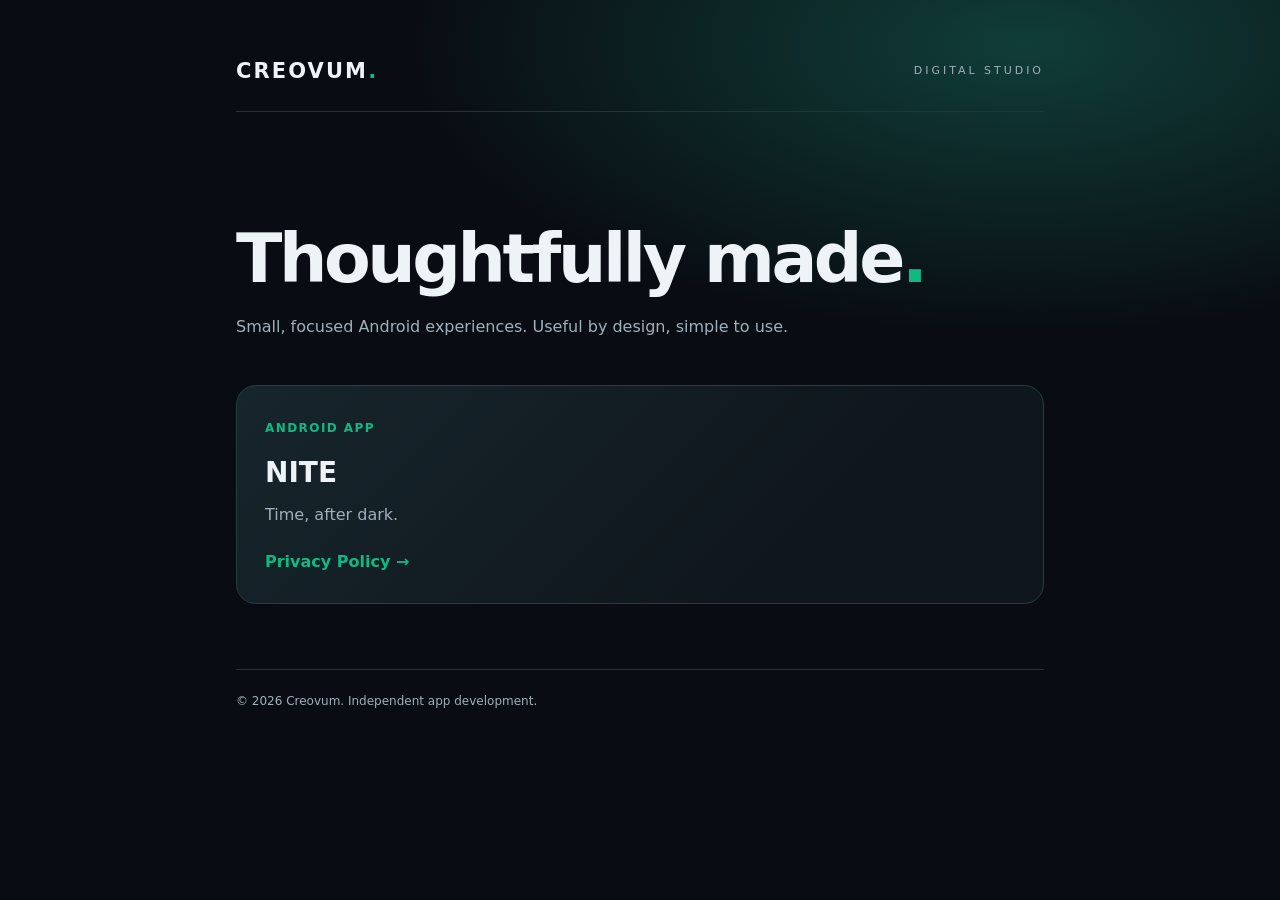
==== index.html @ 5427db61 "Add files via upload" ====
<!doctype html>
<html lang="en">
<head>
  <meta charset="utf-8">
  <meta name="viewport" content="width=device-width,initial-scale=1">
  <meta name="color-scheme" content="dark">
  <meta name="theme-color" content="#090d13">
  <meta name="description" content="Creovum — independent app development. Find privacy information for NITE.">
  <title>Creovum | Digital Studio</title>
  <style>
    :root{color-scheme:dark;--jade:#10b981;--text:#eef3f7;--sub:#a2afbc;--line:#25313c}
    *{box-sizing:border-box}body{margin:0;background:radial-gradient(ellipse 60% 40% at 80% 5%,#103d38 0,transparent 80%),#090d13;color:var(--text);font:16px/1.65 system-ui,-apple-system,BlinkMacSystemFont,"Segoe UI",sans-serif;min-height:100vh}
    main{max-width:860px;margin:auto;padding:54px 26px 110px}header{display:flex;justify-content:space-between;align-items:center;border-bottom:1px solid var(--line);padding-bottom:22px} .brand{font-size:21px;letter-spacing:.10em;font-weight:850;text-decoration:none;color:var(--text)}.brand i{font-style:normal;color:var(--jade)}.label{font-size:11px;letter-spacing:.27em;color:var(--sub)}h1{font-size:clamp(44px,8vw,68px);line-height:1.1;letter-spacing:-.05em;margin:110px 0 18px}h1 span{color:var(--jade)}p{color:var(--sub);max-width:680px}.card{display:block;background:linear-gradient(135deg,#16262c,#10161d 70%);border:1px solid #24413e;border-radius:20px;padding:28px;margin-top:44px;text-decoration:none;color:inherit;transition:border-color .2s}.card:hover{border-color:var(--jade)}.eyebrow{font-size:12px;color:var(--jade);font-weight:700;letter-spacing:.12em;text-transform:uppercase}.card h2{font-size:28px;margin:10px 0 6px}.card p{margin:0}.more{color:var(--jade);margin-top:20px;display:inline-block;font-weight:650}footer{margin-top:65px;border-top:1px solid var(--line);padding-top:22px;font-size:12px;color:var(--sub)}
  </style>
</head>
<body>
  <main>
    <header><a class="brand" href="/">CREOVUM<i>.</i></a><div class="label">DIGITAL STUDIO</div></header>
    <h1>Thoughtfully made<span>.</span></h1>
    <p>Small, focused Android experiences. Useful by design, simple to use.</p>
    <a class="card" href="/nite/privacy-policy/" aria-label="Read NITE Privacy Policy">
      <span class="eyebrow">Android app</span><h2>NITE</h2>
      <p>Time, after dark.</p><span class="more">Privacy Policy &rarr;</span>
    </a>
    <footer>&copy; 2026 Creovum. Independent app development.</footer>
  </main>
</body>
</html>
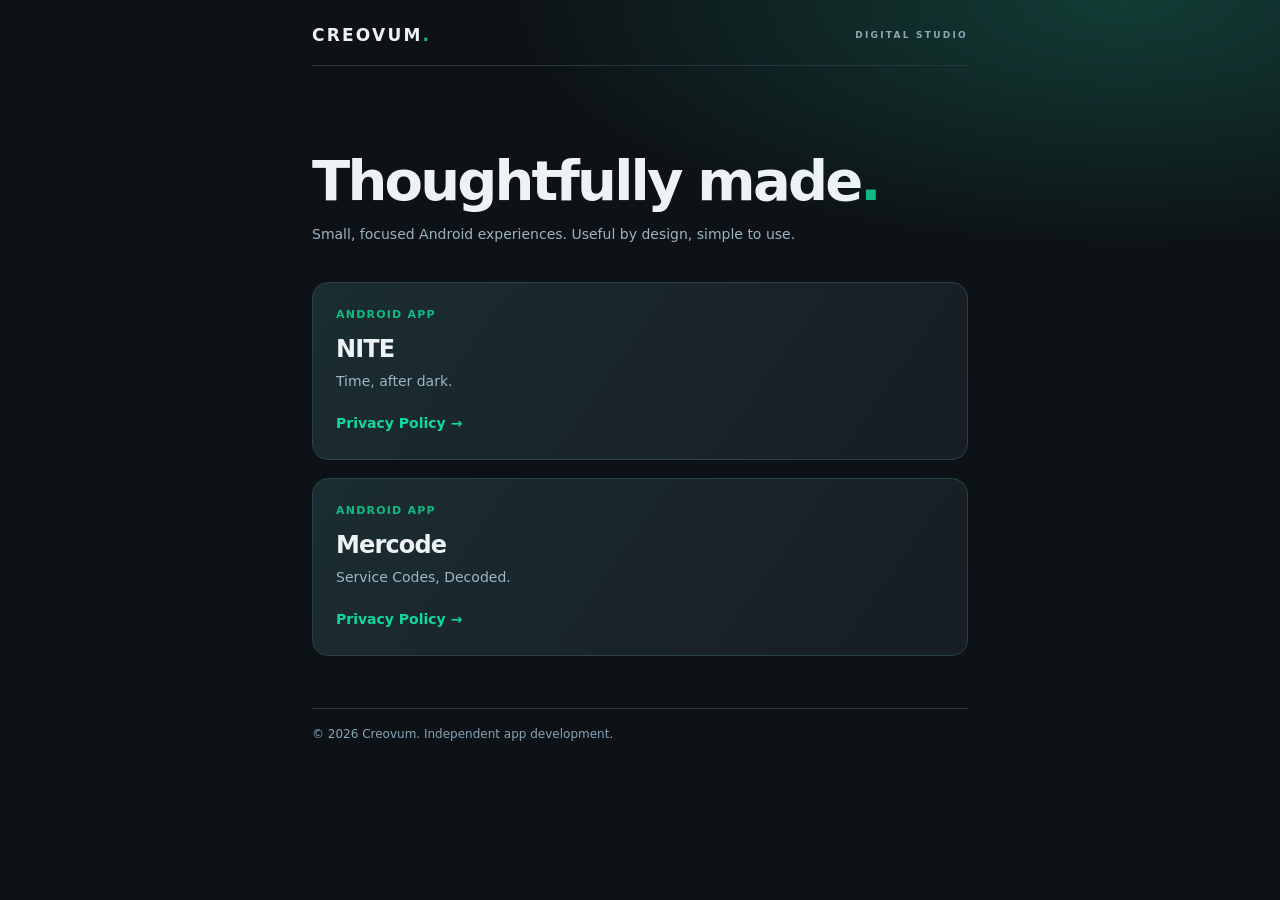
==== commit 19d01d8b: "Refactor index.html structure and update meta tags Updated meta tags for theme color and description" ====
--- a/index.html
+++ b/index.html
@@ -2,27 +2,97 @@
 <html lang="en">
 <head>
   <meta charset="utf-8">
-  <meta name="viewport" content="width=device-width,initial-scale=1">
+  <meta name="viewport" content="width=device-width, initial-scale=1">
   <meta name="color-scheme" content="dark">
-  <meta name="theme-color" content="#090d13">
-  <meta name="description" content="Creovum — independent app development. Find privacy information for NITE.">
+  <meta name="theme-color" content="#0d1217">
+  <meta name="description" content="Creovum Digital Studio creates focused Android apps, including NITE and Mercode.">
   <title>Creovum | Digital Studio</title>
   <style>
-    :root{color-scheme:dark;--jade:#10b981;--text:#eef3f7;--sub:#a2afbc;--line:#25313c}
-    *{box-sizing:border-box}body{margin:0;background:radial-gradient(ellipse 60% 40% at 80% 5%,#103d38 0,transparent 80%),#090d13;color:var(--text);font:16px/1.65 system-ui,-apple-system,BlinkMacSystemFont,"Segoe UI",sans-serif;min-height:100vh}
-    main{max-width:860px;margin:auto;padding:54px 26px 110px}header{display:flex;justify-content:space-between;align-items:center;border-bottom:1px solid var(--line);padding-bottom:22px} .brand{font-size:21px;letter-spacing:.10em;font-weight:850;text-decoration:none;color:var(--text)}.brand i{font-style:normal;color:var(--jade)}.label{font-size:11px;letter-spacing:.27em;color:var(--sub)}h1{font-size:clamp(44px,8vw,68px);line-height:1.1;letter-spacing:-.05em;margin:110px 0 18px}h1 span{color:var(--jade)}p{color:var(--sub);max-width:680px}.card{display:block;background:linear-gradient(135deg,#16262c,#10161d 70%);border:1px solid #24413e;border-radius:20px;padding:28px;margin-top:44px;text-decoration:none;color:inherit;transition:border-color .2s}.card:hover{border-color:var(--jade)}.eyebrow{font-size:12px;color:var(--jade);font-weight:700;letter-spacing:.12em;text-transform:uppercase}.card h2{font-size:28px;margin:10px 0 6px}.card p{margin:0}.more{color:var(--jade);margin-top:20px;display:inline-block;font-weight:650}footer{margin-top:65px;border-top:1px solid var(--line);padding-top:22px;font-size:12px;color:var(--sub)}
+    :root {
+      color-scheme: dark;
+      --jade: #10b981;
+      --text: #edf3f5;
+      --sub: #a5b4bd;
+      --line: #26363b;
+      --surface: #17232a;
+    }
+    *, *::before, *::after { box-sizing: border-box; }
+    html { scroll-behavior: smooth; }
+    body {
+      margin: 0;
+      color: var(--text);
+      background: radial-gradient(ellipse 66% 38% at 88% 0%, #123c35 0, transparent 73%), #0d1217;
+      font: 16px/1.6 system-ui, -apple-system, BlinkMacSystemFont, "Segoe UI", sans-serif;
+      min-height: 100vh;
+    }
+    .wrap { width: min(100% - 40px, 656px); margin-inline: auto; }
+    header {
+      display: flex;
+      justify-content: space-between;
+      align-items: center;
+      gap: 18px;
+      padding: 27px 0 21px;
+      border-bottom: 1px solid var(--line);
+    }
+    .brand { font-size: 17px; font-weight: 850; letter-spacing: .13em; line-height: 1; text-decoration: none; color: var(--text); }
+    .brand .dot, .hero h1 span { color: var(--jade); }
+    .studio { color: #90a7b6; letter-spacing: .25em; font-size: 9px; font-weight: 600; text-transform: uppercase; }
+    main { padding-top: 83px; }
+    .hero h1 { font-size: clamp(38px, 6vw, 56px); line-height: 1.14; letter-spacing: -.05em; font-weight: 800; margin: 0 0 10px; }
+    .hero p { color: #9bb3c1; margin: 0; font-size: 14px; }
+    .apps { margin-top: 37px; display: grid; gap: 18px; }
+    .app-card {
+      border: 1px solid #294249;
+      border-radius: 16px;
+      background: linear-gradient(125deg, #1b2d32 0%, #182126 73%, #171d24 100%);
+      padding: 23px;
+      min-height: 178px;
+    }
+    .eyebrow { color: var(--jade); text-transform: uppercase; letter-spacing: .11em; font-size: 11px; font-weight: 750; margin: 0 0 10px; }
+    .app-card h2 { font-size: 24px; line-height: 1.25; margin: 0 0 6px; letter-spacing: -.035em; font-weight: 750; }
+    .app-card .tagline { color: #9bb8c9; font-size: 14px; margin: 0 0 18px; }
+    .app-card a { color: #10d7a0; font-size: 14px; font-weight: 650; text-decoration: none; }
+    .app-card a:hover, .app-card a:focus-visible { color: #7bf4cb; text-decoration: underline; text-underline-offset: 4px; }
+    a:focus-visible { outline: 2px solid var(--jade); outline-offset: 5px; border-radius: 3px; }
+    footer { border-top: 1px solid var(--line); color: #88a4b6; font-size: 12px; margin: 52px 0 0; padding: 16px 0 50px; }
+    @media (max-width: 520px) {
+      .wrap { width: min(100% - 36px, 656px); }
+      header { padding-top: 22px; }
+      .studio { font-size: 8px; letter-spacing: .17em; }
+      main { padding-top: 62px; }
+      .hero p { line-height: 1.6; }
+      .apps { margin-top: 30px; gap: 15px; }
+      .app-card { padding: 21px; min-height: 170px; }
+    }
   </style>
 </head>
 <body>
-  <main>
-    <header><a class="brand" href="/">CREOVUM<i>.</i></a><div class="label">DIGITAL STUDIO</div></header>
-    <h1>Thoughtfully made<span>.</span></h1>
-    <p>Small, focused Android experiences. Useful by design, simple to use.</p>
-    <a class="card" href="/nite/privacy-policy/" aria-label="Read NITE Privacy Policy">
-      <span class="eyebrow">Android app</span><h2>NITE</h2>
-      <p>Time, after dark.</p><span class="more">Privacy Policy &rarr;</span>
-    </a>
+  <div class="wrap">
+    <header>
+      <a class="brand" href="/" aria-label="Creovum home">CREOVUM<span class="dot">.</span></a>
+      <span class="studio">DIGITAL STUDIO</span>
+    </header>
+    <main>
+      <section class="hero" aria-labelledby="headline">
+        <h1 id="headline">Thoughtfully made<span>.</span></h1>
+        <p>Small, focused Android experiences. Useful by design, simple to use.</p>
+      </section>
+      <section class="apps" aria-label="Creovum Android apps">
+        <article class="app-card">
+          <p class="eyebrow">ANDROID APP</p>
+          <h2>NITE</h2>
+          <p class="tagline">Time, after dark.</p>
+          <a href="/nite/privacy-policy/">Privacy Policy <span aria-hidden="true">&rarr;</span></a>
+        </article>
+        <article class="app-card">
+          <p class="eyebrow">ANDROID APP</p>
+          <h2>Mercode</h2>
+          <p class="tagline">Service Codes, Decoded.</p>
+          <a href="/mercode/privacy-policy/">Privacy Policy <span aria-hidden="true">&rarr;</span></a>
+        </article>
+      </section>
+    </main>
     <footer>&copy; 2026 Creovum. Independent app development.</footer>
-  </main>
+  </div>
 </body>
 </html>
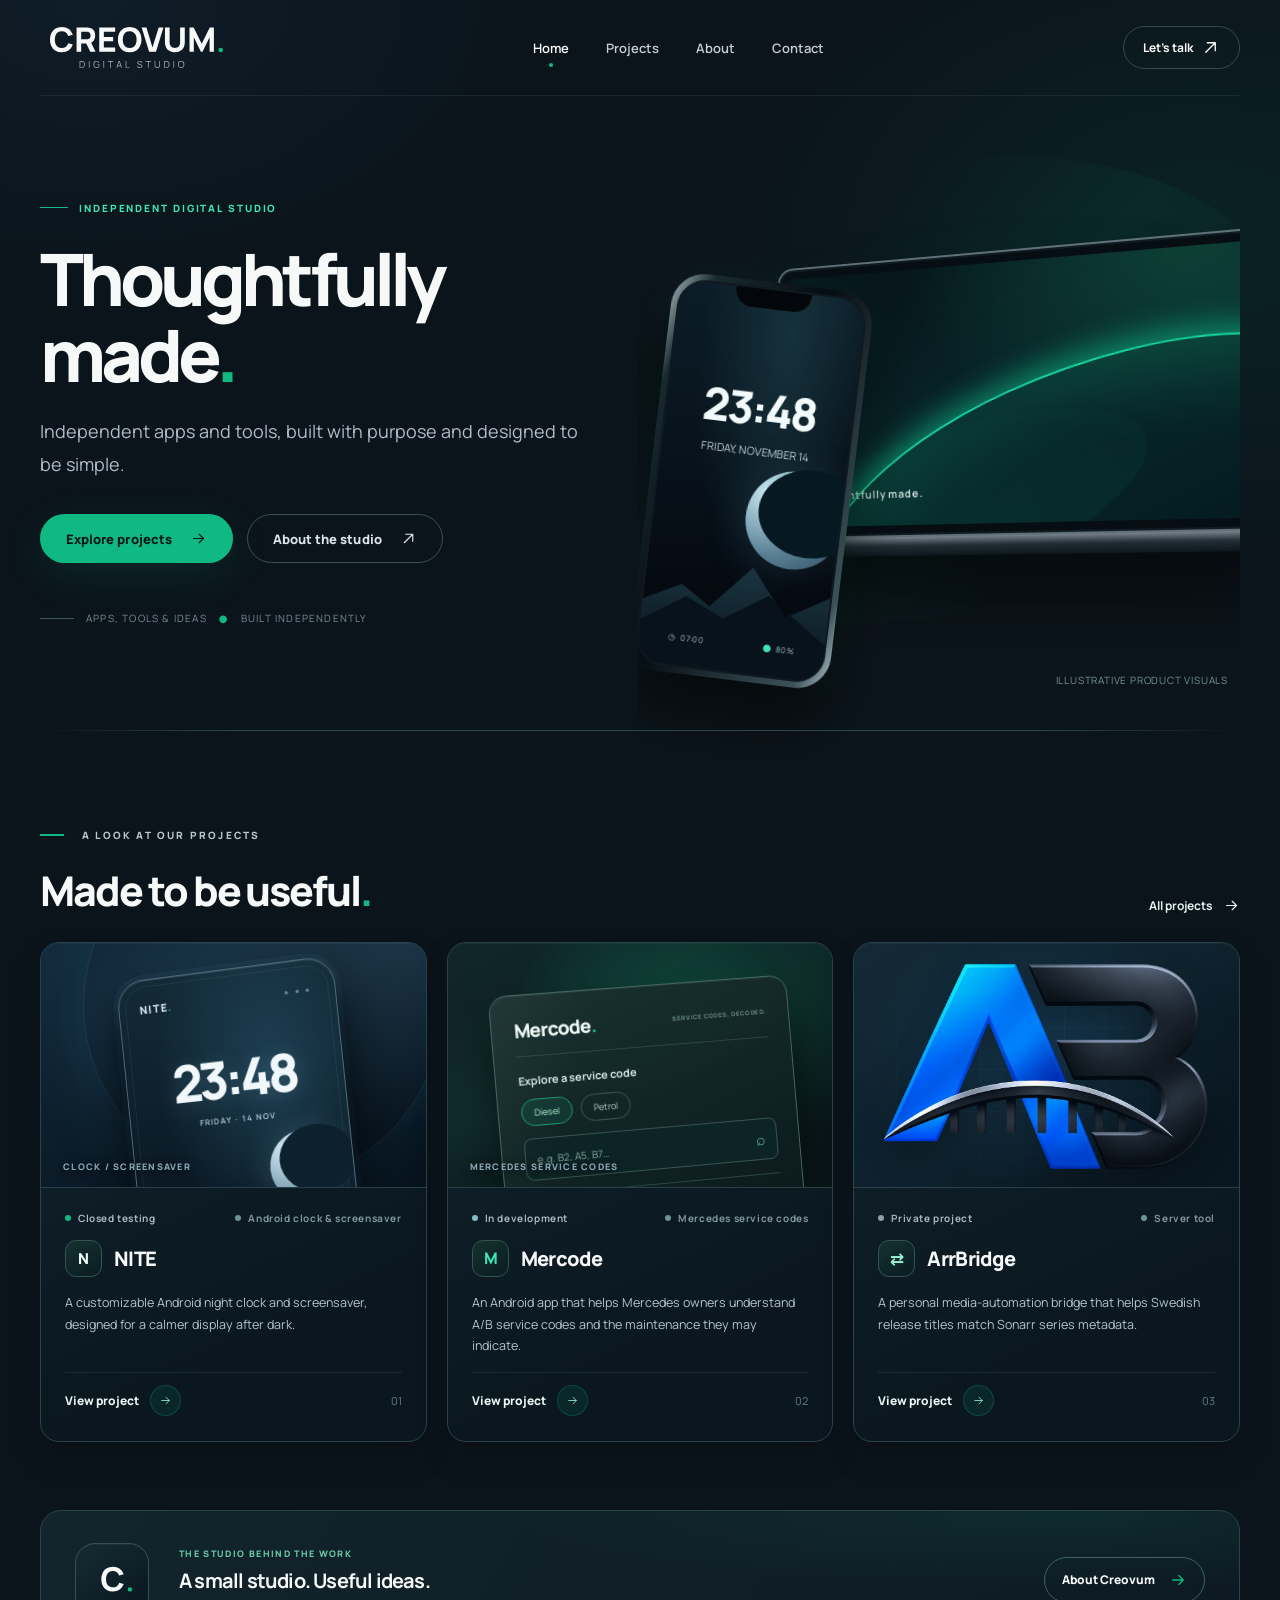
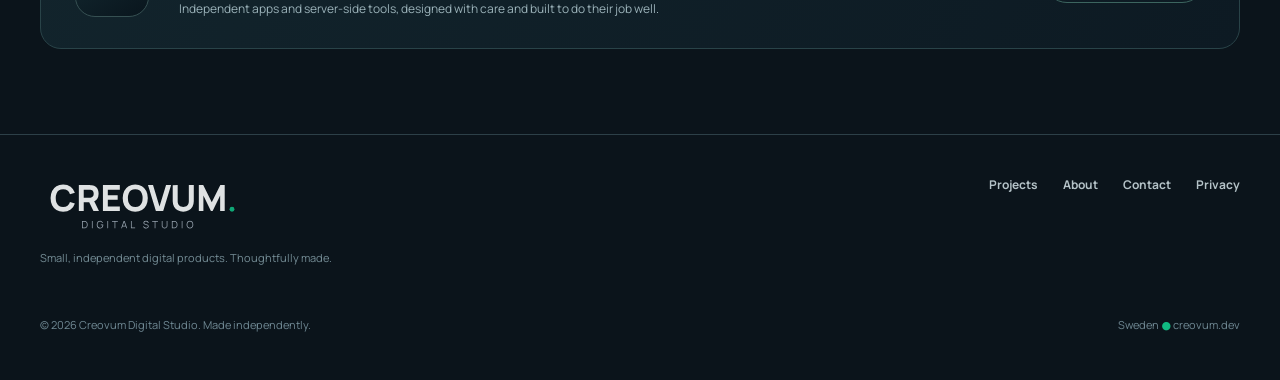
==== commit 8b7e12eb: "Add files via upload Publish Creovum Digital Studio v2.8" ====
--- a/index.html
+++ b/index.html
@@ -1,98 +1,68 @@
-<!doctype html>
-<html lang="en">
-<head>
-  <meta charset="utf-8">
-  <meta name="viewport" content="width=device-width, initial-scale=1">
-  <meta name="color-scheme" content="dark">
-  <meta name="theme-color" content="#0d1217">
-  <meta name="description" content="Creovum Digital Studio creates focused Android apps, including NITE and Mercode.">
-  <title>Creovum | Digital Studio</title>
-  <style>
-    :root {
-      color-scheme: dark;
-      --jade: #10b981;
-      --text: #edf3f5;
-      --sub: #a5b4bd;
-      --line: #26363b;
-      --surface: #17232a;
-    }
-    *, *::before, *::after { box-sizing: border-box; }
-    html { scroll-behavior: smooth; }
-    body {
-      margin: 0;
-      color: var(--text);
-      background: radial-gradient(ellipse 66% 38% at 88% 0%, #123c35 0, transparent 73%), #0d1217;
-      font: 16px/1.6 system-ui, -apple-system, BlinkMacSystemFont, "Segoe UI", sans-serif;
-      min-height: 100vh;
-    }
-    .wrap { width: min(100% - 40px, 656px); margin-inline: auto; }
-    header {
-      display: flex;
-      justify-content: space-between;
-      align-items: center;
-      gap: 18px;
-      padding: 27px 0 21px;
-      border-bottom: 1px solid var(--line);
-    }
-    .brand { font-size: 17px; font-weight: 850; letter-spacing: .13em; line-height: 1; text-decoration: none; color: var(--text); }
-    .brand .dot, .hero h1 span { color: var(--jade); }
-    .studio { color: #90a7b6; letter-spacing: .25em; font-size: 9px; font-weight: 600; text-transform: uppercase; }
-    main { padding-top: 83px; }
-    .hero h1 { font-size: clamp(38px, 6vw, 56px); line-height: 1.14; letter-spacing: -.05em; font-weight: 800; margin: 0 0 10px; }
-    .hero p { color: #9bb3c1; margin: 0; font-size: 14px; }
-    .apps { margin-top: 37px; display: grid; gap: 18px; }
-    .app-card {
-      border: 1px solid #294249;
-      border-radius: 16px;
-      background: linear-gradient(125deg, #1b2d32 0%, #182126 73%, #171d24 100%);
-      padding: 23px;
-      min-height: 178px;
-    }
-    .eyebrow { color: var(--jade); text-transform: uppercase; letter-spacing: .11em; font-size: 11px; font-weight: 750; margin: 0 0 10px; }
-    .app-card h2 { font-size: 24px; line-height: 1.25; margin: 0 0 6px; letter-spacing: -.035em; font-weight: 750; }
-    .app-card .tagline { color: #9bb8c9; font-size: 14px; margin: 0 0 18px; }
-    .app-card a { color: #10d7a0; font-size: 14px; font-weight: 650; text-decoration: none; }
-    .app-card a:hover, .app-card a:focus-visible { color: #7bf4cb; text-decoration: underline; text-underline-offset: 4px; }
-    a:focus-visible { outline: 2px solid var(--jade); outline-offset: 5px; border-radius: 3px; }
-    footer { border-top: 1px solid var(--line); color: #88a4b6; font-size: 12px; margin: 52px 0 0; padding: 16px 0 50px; }
-    @media (max-width: 520px) {
-      .wrap { width: min(100% - 36px, 656px); }
-      header { padding-top: 22px; }
-      .studio { font-size: 8px; letter-spacing: .17em; }
-      main { padding-top: 62px; }
-      .hero p { line-height: 1.6; }
-      .apps { margin-top: 30px; gap: 15px; }
-      .app-card { padding: 21px; min-height: 170px; }
-    }
-  </style>
-</head>
-<body>
-  <div class="wrap">
-    <header>
-      <a class="brand" href="/" aria-label="Creovum home">CREOVUM<span class="dot">.</span></a>
-      <span class="studio">DIGITAL STUDIO</span>
-    </header>
-    <main>
-      <section class="hero" aria-labelledby="headline">
-        <h1 id="headline">Thoughtfully made<span>.</span></h1>
-        <p>Small, focused Android experiences. Useful by design, simple to use.</p>
-      </section>
-      <section class="apps" aria-label="Creovum Android apps">
-        <article class="app-card">
-          <p class="eyebrow">ANDROID APP</p>
-          <h2>NITE</h2>
-          <p class="tagline">Time, after dark.</p>
-          <a href="/nite/privacy-policy/">Privacy Policy <span aria-hidden="true">&rarr;</span></a>
-        </article>
-        <article class="app-card">
-          <p class="eyebrow">ANDROID APP</p>
-          <h2>Mercode</h2>
-          <p class="tagline">Service Codes, Decoded.</p>
-          <a href="/mercode/privacy-policy/">Privacy Policy <span aria-hidden="true">&rarr;</span></a>
-        </article>
-      </section>
-    </main>
-    <footer>&copy; 2026 Creovum. Independent app development.</footer>
-  </div>
-</body>
-</html>
+<!DOCTYPE html>
+
+<html lang="en"><head>
+<meta charset="utf-8"/><meta content="width=device-width, initial-scale=1" name="viewport"/>
+<title>Creovum Digital Studio — Thoughtfully made.</title><meta content="Independent apps and tools, built with purpose and designed to be simple." name="description"/>
+<meta content="#0B141B" name="theme-color"/><meta content="dark" name="color-scheme"/>
+<meta content="website" property="og:type"/><meta content="Creovum Digital Studio" property="og:site_name"/>
+<meta content="Creovum Digital Studio — Thoughtfully made." property="og:title"/><meta content="Independent apps and tools, built with purpose and designed to be simple." property="og:description"/>
+<link href="assets/brand/creovum_icon_dark.svg" rel="icon" type="image/svg+xml"/>
+<link href="assets/style.css" rel="stylesheet"/>
+<link href="https://creovum.dev/" rel="canonical"/><meta content="en_US" property="og:locale"/><meta content="https://creovum.dev/" property="og:url"/><meta content="https://creovum.dev/assets/social/creovum-social.jpg" property="og:image"/><meta content="https://creovum.dev/assets/social/creovum-social.jpg" property="og:image:secure_url"/><meta content="image/jpeg" property="og:image:type"/><meta content="1200" property="og:image:width"/><meta content="630" property="og:image:height"/><meta content="Creovum Digital Studio — Thoughtfully made. — dark branded preview" property="og:image:alt"/><meta content="summary_large_image" name="twitter:card"/><meta content="Creovum Digital Studio — Thoughtfully made." name="twitter:title"/><meta content="Independent apps and tools, built with purpose and designed to be simple." name="twitter:description"/><meta content="https://creovum.dev/assets/social/creovum-social.jpg" name="twitter:image"/><link href="https://fonts.googleapis.com" rel="preconnect"/><link crossorigin="anonymous" href="https://fonts.gstatic.com" rel="preconnect"/><link href="assets/brand/apple-touch-icon.png" rel="apple-touch-icon" sizes="180x180"/><link href="assets/brand/favicon-64.png" rel="icon" sizes="64x64" type="image/png"/><script type="application/ld+json">{"@context":"https://schema.org","@type":"WebSite","name":"Creovum Digital Studio","url":"https://creovum.dev/","description":"Independent apps and tools, built with purpose and designed to be simple.","inLanguage":"en"}</script></head><body class="creovum-v24"><a class="skip" href="#main">Skip to content</a><div aria-hidden="true" class="site-bg"></div>
+<div class="header-wrap"><header class="header container">
+<a aria-label="Creovum Digital Studio — home" class="header-logo" href="index.html"><img alt="Creovum Digital Studio" src="assets/brand/creovum_primary_dark.svg"/></a>
+<nav aria-label="Primary navigation" class="desktop-nav"><a aria-current="page" class="active" href="index.html">Home</a><a class="" href="projects.html">Projects</a><a class="" href="about.html">About</a><a class="" href="contact.html">Contact</a></nav>
+<a class="nav-cta" href="contact.html">Let's talk <svg aria-hidden="true" class="" fill="none" height="19" stroke="currentColor" stroke-linecap="round" stroke-linejoin="round" stroke-width="1.65" viewbox="0 0 24 24" width="19"><path d="M6 18 18 6M8 6h10v10"></path></svg></a>
+<button aria-controls="mobile-nav" aria-expanded="false" aria-label="Open navigation menu" class="menu-button" type="button"><svg aria-hidden="true" class="" fill="none" height="19" stroke="currentColor" stroke-linecap="round" stroke-linejoin="round" stroke-width="1.65" viewbox="0 0 24 24" width="19"><path d="M4 7h16M4 12h16M4 17h16"></path></svg></button>
+</header><nav aria-label="Mobile navigation" class="mobile-nav" id="mobile-nav"><a aria-current="page" class="active" href="index.html">Home</a><a class="" href="projects.html">Projects</a><a class="" href="about.html">About</a><a class="" href="contact.html">Contact</a></nav></div>
+<main id="main"><section aria-labelledby="home-title" class="container hero">
+<div class="hero-copy"><div class="eyebrow">Independent digital studio</div><h1 id="home-title">Thoughtfully<br/>made<span class="dot-text">.</span></h1>
+<p class="hero-desc">Independent apps and tools, built with purpose and designed to be simple.</p>
+<div class="hero-actions"><a class="btn btn-primary" href="projects.html">Explore projects <svg aria-hidden="true" class="" fill="none" height="19" stroke="currentColor" stroke-linecap="round" stroke-linejoin="round" stroke-width="1.65" viewbox="0 0 24 24" width="19"><path d="M5 12h14m-6-6 6 6-6 6"></path></svg></a><a class="btn btn-secondary" href="about.html">About the studio <svg aria-hidden="true" class="" fill="none" height="19" stroke="currentColor" stroke-linecap="round" stroke-linejoin="round" stroke-width="1.65" viewbox="0 0 24 24" width="19"><path d="M6 18 18 6M8 6h10v10"></path></svg></a></div>
+<div class="hero-bottom"><span class="line"></span>Apps, tools &amp; ideas <span class="tiny-jade">●</span> Built independently</div></div>
+<div class="hero-visual"><div aria-hidden="true" class="laptop"><div class="laptop-lid"><div class="laptop-screen"><img alt="" class="screen-brand" src="assets/brand/creovum_icon_transparent_white.svg"/><span class="screen-label">Thoughtfully made.</span></div></div><div class="laptop-base"></div></div><div aria-hidden="true" class="phone"><div class="phone-screen"><div class="phone-notch"></div><div class="phone-time">23:48</div><div class="phone-day">FRIDAY, NOVEMBER 14</div><div class="phone-moon"></div><div class="phone-hills"></div><div class="phone-footer"><span>◷  07:00</span><span><b>●</b> 80%</span></div></div></div><span class="mock-note">Illustrative product visuals</span></div>
+</section>
+<section aria-label="Selected projects preview" aria-labelledby="projects-title" class="container section" id="projects"><div class="section-label">A look at our projects</div>
+<div class="section-head"><div><h2 id="projects-title">Made to be useful<span class="dot-text">.</span></h2></div><a class="text-link" href="projects.html">All projects <svg aria-hidden="true" class="" fill="none" height="19" stroke="currentColor" stroke-linecap="round" stroke-linejoin="round" stroke-width="1.65" viewbox="0 0 24 24" width="19"><path d="M5 12h14m-6-6 6 6-6 6"></path></svg></a></div>
+<div class="project-grid"><article class="project-card" data-reveal=""><div aria-hidden="true" class="project-art nite-art premium-art">
+<div class="art-grid"></div><div class="nite-halo"></div>
+<div class="nite-panel">
+<div class="nite-panel-bar"><span class="nite-mini-logo">NITE<span>.</span></span><span class="nite-mini-dots">•••</span></div>
+<div class="nite-display-time">23:48</div><div class="nite-display-date">FRIDAY · 14 NOV</div>
+<div class="nite-display-moon"></div><div class="nite-display-mountains"></div>
+<div class="nite-panel-bottom"><span>◷  07:00</span><span>●  80%</span></div>
+</div><span class="art-preview-label">CLOCK / SCREENSAVER</span></div><div class="project-content">
+<div class="card-meta"><span class="status testing">Closed testing</span><span class="status" style="color:#8097a0">Android clock &amp; screensaver</span></div>
+<h3 class="project-title"><span aria-hidden="true" class="icon-block nite">N</span>NITE</h3>
+<p class="project-desc">A customizable Android night clock and screensaver, designed for a calmer display after dark.</p><div class="card-footer"><a aria-label="Read about NITE" class="card-link" href="nite.html">View project <svg aria-hidden="true" class="" fill="none" height="19" stroke="currentColor" stroke-linecap="round" stroke-linejoin="round" stroke-width="1.65" viewbox="0 0 24 24" width="19"><path d="M5 12h14m-6-6 6 6-6 6"></path></svg></a><span style="color:#627c87;font-size:11px;">01</span></div>
+</div></article><article class="project-card" data-reveal=""><div aria-hidden="true" class="project-art mercode-art premium-art">
+<div class="art-grid"></div><div class="merc-aura"></div>
+<div class="merc-board">
+<div class="merc-board-header"><span>Mercode<span class="jade-punct">.</span></span><small>SERVICE CODES, DECODED.</small></div>
+<div class="merc-board-title">Explore a service code</div>
+<div class="merc-board-engines"><span class="active">Diesel</span><span>Petrol</span></div>
+<div class="merc-board-search">e.g. B2, A5, B7… <span>⌕</span></div>
+<div class="merc-board-divider"></div>
+<div class="merc-board-line"><i></i><i></i><i></i></div>
+<div class="merc-board-line secondary"><i></i><i></i></div>
+</div><span class="art-preview-label">MERCEDES SERVICE CODES</span></div><div class="project-content">
+<div class="card-meta"><span class="status dev">In development</span><span class="status" style="color:#8097a0">Mercedes service codes</span></div>
+<h3 class="project-title"><span aria-hidden="true" class="icon-block merc">M</span>Mercode</h3>
+<p class="project-desc">An Android app that helps Mercedes owners understand A/B service codes and the maintenance they may indicate.</p><div class="card-footer"><a aria-label="Read about Mercode" class="card-link" href="mercode.html">View project <svg aria-hidden="true" class="" fill="none" height="19" stroke="currentColor" stroke-linecap="round" stroke-linejoin="round" stroke-width="1.65" viewbox="0 0 24 24" width="19"><path d="M5 12h14m-6-6 6 6-6 6"></path></svg></a><span style="color:#627c87;font-size:11px;">02</span></div>
+</div></article><article class="project-card arrbridge-card" data-reveal=""><div aria-hidden="true" class="project-art arrbridge-image-art premium-art"><img alt="" src="assets/projects/arrbridge-logo-transparent.webp"/></div><div class="project-content">
+<div class="card-meta"><span class="status private">Private project</span><span class="status" style="color:#8097a0">Server tool</span></div>
+<h3 class="project-title"><span aria-hidden="true" class="icon-block bridge">⇄</span>ArrBridge</h3>
+<p class="project-desc">A personal media-automation bridge that helps Swedish release titles match Sonarr series metadata.</p><div class="card-footer"><a aria-label="Read about ArrBridge" class="card-link" href="arrbridge.html">View project <svg aria-hidden="true" class="" fill="none" height="19" stroke="currentColor" stroke-linecap="round" stroke-linejoin="round" stroke-width="1.65" viewbox="0 0 24 24" width="19"><path d="M5 12h14m-6-6 6 6-6 6"></path></svg></a><span style="color:#627c87;font-size:11px;">03</span></div>
+</div></article></div>
+</section>
+<section aria-label="About the independent studio" class="container studio-note">
+<div class="studio-note-symbol"><img alt="" src="assets/brand/creovum_icon_transparent_white.svg"/></div>
+<div class="studio-note-copy"><span class="studio-note-kicker">THE STUDIO BEHIND THE WORK</span><h2>A small studio. Useful ideas.</h2>
+<p>Independent apps and server-side tools, designed with care and built to do their job well.</p></div>
+<a class="studio-note-cta" href="about.html">About Creovum <svg aria-hidden="true" fill="none" height="18" stroke="currentColor" stroke-linecap="round" stroke-linejoin="round" stroke-width="1.7" viewbox="0 0 24 24" width="18"><path d="M5 12h14m-6-6 6 6-6 6"></path></svg></a>
+</section></main>
+<footer class="footer"><div class="container">
+<div class="footer-top"><div><a class="footer-logo" href="index.html"><img alt="Creovum Digital Studio" src="assets/brand/creovum_primary_dark.svg"/></a><p class="footer-small">Small, independent digital products. Thoughtfully made.</p></div>
+<nav aria-label="Footer navigation" class="footer-nav"><a href="projects.html">Projects</a><a href="about.html">About</a><a href="contact.html">Contact</a><a href="privacy.html">Privacy</a></nav></div>
+<div class="footer-bottom"><span>© <span id="year">2026</span> Creovum Digital Studio. Made independently.</span><span>Sweden <span class="tiny-jade">●</span> creovum.dev</span></div>
+</div></footer><script defer="" src="assets/site.js"></script></body></html>
--- a/assets/style.css
+++ b/assets/style.css
@@ -0,0 +1,187 @@
+@import url('https://fonts.googleapis.com/css2?family=Manrope:wght@400;500;600;700;800&display=swap');
+:root{--midnight:#0B141B;--ink:#071218;--panel:#101e27;--panel2:#14252d;--jade:#10B981;--jadeLight:#40e4b2;--white:#f7f9f9;--muted:#a8b4c0;--subtle:#7f929e;--line:#263840;--radius:19px;--max:1200px;--shadow:0 40px 110px rgba(0,0,0,.35)}
+*,*::before,*::after{box-sizing:border-box}html{scroll-behavior:smooth;scroll-padding-top:90px}body{margin:0;background:var(--midnight);color:var(--white);font-family:'Manrope',Inter,system-ui,-apple-system,'Segoe UI',sans-serif;-webkit-font-smoothing:antialiased;overflow-x:hidden}a{color:inherit;text-decoration:none}button{font:inherit}button,a{ -webkit-tap-highlight-color:transparent}img{max-width:100%;display:block}svg{display:block}::selection{background:rgba(16,185,129,.36);color:white}a:focus-visible,button:focus-visible{outline:2px solid var(--jadeLight);outline-offset:4px}.skip{position:absolute;left:12px;top:-80px;z-index:100;padding:12px 18px;background:white;color:#041714;border-radius:9px}.skip:focus{top:12px}.container{width:min(calc(100% - 72px),var(--max));margin-inline:auto}.site-bg{position:absolute;z-index:-1;inset:0 0 auto;height:1000px;background:radial-gradient(ellipse 51% 45% at 94% 24%,rgba(8,94,74,.2),transparent 72%),radial-gradient(ellipse 50% 40% at 7% 0%,rgba(22,46,65,.34),transparent 70%);pointer-events:none}
+/* navigation */
+.header-wrap{position:relative;z-index:25}.header{height:96px;display:flex;align-items:center;justify-content:space-between;gap:36px;border-bottom:1px solid rgba(139,166,178,.10)}.header-logo{display:block;width:193px;flex-shrink:0;transition:opacity .2s}.header-logo:hover{opacity:.84}.header-logo img{width:100%}.desktop-nav{display:flex;align-items:center;gap:37px;font-size:13px;font-weight:600;color:#c5d0d6}.desktop-nav a{transition:color .2s}.desktop-nav a:hover,.desktop-nav a.active{color:white}.desktop-nav a.active::after{content:'';display:block;width:4px;height:4px;border-radius:50%;background:var(--jade);margin:6px auto -10px}.nav-cta{display:inline-flex;align-items:center;gap:8px;padding:11px 19px;border:1px solid #344a54;border-radius:999px;font-weight:700;font-size:12px;color:white;transition:background .2s,border-color .2s}.nav-cta:hover{background:#1a3336;border-color:var(--jade)}.menu-button{display:none;appearance:none;border:1px solid var(--line);background:#13242d;color:white;border-radius:10px;min-height:45px;min-width:45px;align-items:center;justify-content:center;cursor:pointer}.menu-button svg{width:23px;height:23px}.mobile-nav{display:none}
+/* hero */
+.eyebrow{color:var(--jadeLight);font-weight:800;letter-spacing:.19em;text-transform:uppercase;font-size:10px;display:flex;align-items:center;gap:11px}.eyebrow::before{content:'';height:1px;width:28px;background:var(--jade)}.hero{display:grid;grid-template-columns:.97fr 1.03fr;min-height:610px;align-items:center;gap:32px;position:relative;padding:52px 0 66px}.hero-copy{position:relative;z-index:3}.hero h1{font-size:clamp(53px,5.65vw,82px);letter-spacing:-.068em;line-height:1.06;margin:26px 0 21px;font-weight:800;max-width:660px}.dot-text{color:var(--jade)}.hero-desc{max-width:545px;color:#aebcc7;font-size:clamp(15px,1.46vw,18px);line-height:1.85;margin:0}.hero-actions{display:flex;align-items:center;gap:14px;flex-wrap:wrap;margin-top:33px}.btn{display:inline-flex;align-items:center;justify-content:center;gap:18px;border-radius:999px;padding:15px 25px;font-size:13px;font-weight:800;letter-spacing:.004em;line-height:1.1;border:1px solid transparent;transition:transform .2s ease,background .2s,box-shadow .2s;cursor:pointer}.btn:hover{transform:translateY(-2px)}.btn-primary{background:var(--jade);color:#041713;box-shadow:0 12px 40px rgba(16,185,129,.12)}.btn-primary:hover{background:#34d39d;box-shadow:0 16px 46px rgba(16,185,129,.2)}.btn-secondary{background:transparent;color:#dce5e8;border-color:#37505b}.btn-secondary:hover{background:#152a33}.btn svg{width:17px;height:17px}.hero-bottom{display:flex;align-items:center;gap:12px;margin-top:48px;color:#798d98;font-size:10px;letter-spacing:.12em;text-transform:uppercase}.hero-bottom .line{height:1px;width:34px;background:#3a5761}.hero-visual{position:relative;min-height:530px;isolation:isolate}.hero-visual::before{content:'';position:absolute;left:-6%;right:-18%;top:19%;height:65%;background:radial-gradient(ellipse at 62% 48%,rgba(7,180,135,.25),rgba(0,133,94,.10) 26%,transparent 67%);filter:blur(28px);z-index:-2}.hero-visual::after{content:'';position:absolute;inset:3% -10% 12% -12%;z-index:-1;background:linear-gradient(145deg,transparent 30%,rgba(5,141,103,.08) 53%,transparent 75%);transform:rotate(-12deg);border-radius:60%}.laptop{position:absolute;width:84%;height:286px;right:-4%;top:100px;transform:perspective(1000px) rotateY(-14deg) rotateX(3deg) rotateZ(-3deg);filter:drop-shadow(0 42px 34px rgba(0,0,0,.55))}.laptop-lid{height:100%;border:2px solid #60717a;border-radius:17px 17px 8px 8px;background:#060d13;padding:10px;box-shadow:inset 0 0 0 2px #101b22}.laptop-screen{height:100%;overflow:hidden;border-radius:7px;background:radial-gradient(ellipse at 88% 0%,#0d3f36 0%,transparent 50%),linear-gradient(155deg,#06161a 16%,#09282c 55%,#041b20);position:relative}.laptop-screen:before{content:'';position:absolute;width:125%;height:270px;top:42%;left:3%;border:2px solid rgba(28,246,184,.85);border-radius:48% 60% 0 0;transform:rotate(-21deg);box-shadow:0 -8px 30px rgba(15,245,172,.48),inset 0 22px 65px rgba(13,177,123,.17)}.laptop-screen:after{content:'';position:absolute;width:110%;height:160px;top:70%;left:-30%;background:linear-gradient(14deg,rgba(13,177,123,.14),transparent);border-radius:55%;transform:rotate(-18deg)}.screen-brand{position:absolute;top:20px;left:21px;z-index:2;width:44px}.screen-label{position:absolute;left:23px;bottom:25px;color:#d8e5e2;font-weight:700;font-size:11px;letter-spacing:.08em}.laptop-base{height:21px;width:112%;margin-left:-6%;background:linear-gradient(#78818a,#202e35 42%,#0e171d 90%);clip-path:polygon(7% 0,93% 0,100% 63%,98% 90%,3% 90%,0 64%);border-radius:0 0 20px 20px;box-shadow:0 15px 24px rgba(0,0,0,.5)}.phone,.feature-phone{position:absolute;width:202px;height:400px;background:linear-gradient(110deg,#a3b4b9,#172a30 12%,#070d12 45%,#3b5259 90%,#adbec4);border-radius:34px;padding:6px;box-shadow:0 32px 62px rgba(0,0,0,.65),0 0 45px rgba(0,219,160,.07);z-index:3}.phone{top:133px;left:2%;transform:rotate(7deg)}.phone-screen{position:relative;overflow:hidden;border:2px solid #101820;height:100%;border-radius:29px;background:radial-gradient(ellipse at 62% 10%,#16313b 0%,transparent 55%),linear-gradient(170deg,#0b1d28,#050a11 75%);display:flex;flex-direction:column;align-items:center}.phone-notch{height:19px;width:76px;border-radius:0 0 17px 17px;background:#03070b;position:absolute;top:0;left:calc(50% - 38px);z-index:5}.phone-time{margin-top:88px;font-weight:800;color:#f2fbfc;letter-spacing:-.055em;font-size:45px}.phone-day{font-size:11px;color:#c1d2d8;margin-top:4px}.phone-moon{position:absolute;width:98px;height:98px;right:-4px;top:177px;border-radius:50%;background:radial-gradient(circle at 20% 25%,#c7e8f2,#597f93 58%,#294b5a);box-shadow:0 0 47px rgba(122,200,224,.12)}.phone-moon:after{content:'';position:absolute;inset:-3px -18px 13px 12px;border-radius:50%;background:#061822}.phone-hills{position:absolute;inset:auto 0 0;height:118px;background:linear-gradient(#1d3945,#07121b);clip-path:polygon(0% 47%,20% 31%,36% 47%,57% 10%,77% 49%,100% 28%,100% 100%,0 100%)}.phone-hills:after{content:'';position:absolute;inset:25px 0 0;background:#07121b;clip-path:polygon(0% 55%,23% 25%,44% 44%,67% 14%,100% 60%,100% 100%,0 100%)}.phone-footer{margin-top:auto;position:relative;z-index:2;display:flex;justify-content:space-around;align-items:center;width:100%;color:#b5c5ce;font-size:8px;letter-spacing:.06em;padding-bottom:22px}.phone-footer span{display:flex;align-items:center;gap:4px}.phone-footer b{font-size:10px;color:var(--jadeLight)}.mock-note{position:absolute;right:2%;bottom:-9px;font-size:10px;letter-spacing:.08em;color:#78919b;text-transform:uppercase}
+/* section & cards */
+.section{padding-top:84px;padding-bottom:68px}.section-label{display:flex;align-items:center;gap:18px;color:#b9c9ce;font-size:10px;letter-spacing:.22em;text-transform:uppercase;font-weight:800;margin-bottom:25px}.section-label:before{content:'';height:2px;width:24px;background:var(--jade)}.section-head{display:flex;align-items:end;justify-content:space-between;gap:22px;margin-bottom:27px}.section-head h2,.about-band h2,.contact-band h2{margin:0;font-size:clamp(27px,3.3vw,41px);line-height:1.17;letter-spacing:-.05em;font-weight:800}.section-head p{max-width:425px;color:var(--muted);line-height:1.65;font-size:14px;margin:0}.text-link{color:#e2f2f1;display:inline-flex;align-items:center;gap:10px;font-weight:700;font-size:12px;white-space:nowrap}.text-link:hover{color:var(--jadeLight)}.text-link svg{width:17px}.project-grid{display:grid;grid-template-columns:repeat(3,1fr);gap:19px}.project-card{min-width:0;border:1px solid #2a424c;background:#0e1a22;border-radius:var(--radius);overflow:hidden;transition:border-color .25s,transform .25s,box-shadow .25s;display:flex;flex-direction:column;position:relative}.project-card:hover{transform:translateY(-6px);border-color:#3f746e;box-shadow:0 26px 65px rgba(0,0,0,.18)}.project-art{height:245px;position:relative;overflow:hidden;background:#10232e;border-bottom:1px solid #2a424c}.project-art.nite-art{background:radial-gradient(ellipse at 80% 19%,rgba(96,155,179,.25),transparent 58%),linear-gradient(165deg,#152c3a 0%,#08151f 73%)}.night-moon{position:absolute;right:15%;top:20%;height:68px;width:68px;border-radius:50%;background:#b8d3e0;box-shadow:0 0 32px rgba(183,215,235,.25)}.night-moon:after{content:'';position:absolute;inset:-3px -17px 10px 12px;background:#132b3a;border-radius:50%}.night-mountains{position:absolute;bottom:-1px;left:0;right:0;height:103px;background:linear-gradient(#284755,#0c1e28);clip-path:polygon(0 74%,24% 35%,40% 53%,62% 17%,83% 51%,100% 12%,100% 100%,0 100%)}.night-mountains:after{content:'';position:absolute;inset:33px 0 0;background:#0a1820;clip-path:polygon(0 50%,22% 12%,49% 55%,76% 18%,100% 45%,100% 100%,0 100%)}.night-overlay{position:absolute;left:33px;top:38px;display:flex;flex-direction:column;gap:8px}.night-overlay strong{font-size:39px;letter-spacing:-.05em}.night-overlay span{font-size:11px;color:#a7becd;letter-spacing:.1em}.mercode-art{background:radial-gradient(circle at 70% 25%,rgba(16,185,129,.16),transparent 66%),linear-gradient(130deg,#132b2a,#071519 80%)}.merc-ui{position:absolute;width:310px;left:10%;top:34px;transform:rotate(-6deg);background:rgba(12,25,30,.95);border:1px solid #42665f;border-radius:15px;padding:19px;box-shadow:0 20px 45px #030a0c}.merc-head{display:flex;align-items:center;justify-content:space-between;margin-bottom:21px;font-weight:800;font-size:14px}.merc-head .mini-orb{height:11px;width:11px;border-radius:50%;background:var(--jade);box-shadow:0 0 20px rgba(16,185,129,.5)}.merc-search{border:1px solid #315149;border-radius:9px;background:#12292a;padding:12px;color:#7e9c9a;font-size:11px}.merc-pills{display:flex;gap:8px;margin-top:13px}.merc-pills span{border:1px solid #365750;border-radius:25px;padding:6px 13px;font-size:10px;color:#d6e4e3}.merc-pills span:first-child{border-color:var(--jade);color:#c5fff0;background:rgba(16,185,129,.09)}.merc-row{margin-top:18px;border-top:1px solid #25433d;padding-top:12px;display:flex;align-items:center;justify-content:space-between;color:#91b2a9;font-size:10px}.merc-row i{height:5px;border-radius:5px;background:linear-gradient(90deg,#10B981,#446a5c);width:40%;display:block}.bridge-art{background:radial-gradient(ellipse at 50% 35%,rgba(10,140,111,.15),transparent 65%),linear-gradient(140deg,#142934,#09141b)}.bridge-art::before{content:'';position:absolute;inset:22px;opacity:.35;background-image:linear-gradient(#31575c 1px,transparent 1px),linear-gradient(90deg,#31575c 1px,transparent 1px);background-size:37px 37px;mask-image:radial-gradient(ellipse at center,#000,transparent 90%)}.bridge-track{position:absolute;left:14%;right:14%;top:52%;height:2px;background:linear-gradient(90deg,#34575b,var(--jade),#34575b);box-shadow:0 0 15px rgba(16,185,129,.35)}.bridge-node{position:absolute;top:calc(52% - 26px);height:53px;width:53px;border:1px solid #417169;background:#102c30;box-shadow:0 0 35px #081319,0 0 15px rgba(16,185,129,.11);border-radius:14px;display:flex;align-items:center;justify-content:center;color:#bcebdc;font-size:19px;font-weight:800}.bridge-node:nth-child(2){left:11%}.bridge-node:nth-child(3){left:calc(50% - 27px);border-color:#1ac28e;color:var(--jadeLight)}.bridge-node:nth-child(4){right:11%}.bridge-tags{position:absolute;bottom:25px;left:0;right:0;display:flex;justify-content:space-around;color:#8eaaa9;font-size:10px;letter-spacing:.04em}
+.project-art.arrbridge-image-art{background:radial-gradient(ellipse at 50% 25%,rgba(20,124,196,.16),transparent 45%),radial-gradient(ellipse at 75% 78%,rgba(245,159,11,.12),transparent 35%),linear-gradient(140deg,#142934,#09141b);display:flex;align-items:center;justify-content:center;padding:0;position:relative}.project-art.arrbridge-image-art::before{content:'';position:absolute;inset:0;background:radial-gradient(circle at 20% 45%,rgba(168,85,247,.1),transparent 22%),radial-gradient(circle at 80% 52%,rgba(59,130,246,.08),transparent 25%)}.project-art.arrbridge-image-art img{display:block;width:100%;height:100%;object-fit:contain;padding:26px 26px 18px;position:relative;z-index:1;filter:drop-shadow(0 18px 30px rgba(0,0,0,.28))}.detail-showcase.arrbridge-image-showcase{padding:0;min-height:310px;background:radial-gradient(ellipse at 50% 18%,rgba(20,124,196,.16),transparent 45%),radial-gradient(ellipse at 75% 78%,rgba(245,159,11,.12),transparent 35%),linear-gradient(140deg,#142934,#09141b);border-color:#28464a}.detail-showcase.arrbridge-image-showcase::before{content:'';position:absolute;inset:0;opacity:.35;background-image:linear-gradient(#31575c 1px,transparent 1px),linear-gradient(90deg,#31575c 1px,transparent 1px);background-size:37px 37px;mask-image:radial-gradient(ellipse at center,#000,transparent 90%)}.detail-showcase.arrbridge-image-showcase img{display:block;width:100%;height:100%;object-fit:contain;padding:34px;position:relative;z-index:1;filter:drop-shadow(0 24px 40px rgba(0,0,0,.28))}
+.card-meta{display:flex;align-items:center;justify-content:space-between;gap:15px}.project-content{padding:23px 24px 25px;display:flex;flex-direction:column;gap:15px;flex:1}.project-title{display:flex;align-items:center;gap:12px;margin:0;font-size:20px;font-weight:800;letter-spacing:-.035em}.icon-block{display:flex;align-items:center;justify-content:center;width:37px;height:37px;flex:none;border-radius:11px;color:#f3fff9;border:1px solid #32564e;background:linear-gradient(145deg,#15312f,#0a1c22);font-size:16px;font-weight:800}.icon-block.nite{font-size:15px}.icon-block.merc{color:var(--jadeLight)}.icon-block.bridge{font-size:17px;color:#9bedd3}.project-desc{color:#acbec5;font-size:12.5px;line-height:1.73;margin:0;min-height:65px}.status{display:inline-flex;align-items:center;gap:7px;font-size:10px;letter-spacing:.06em;font-weight:700;color:#a8b9c0}.status:before{content:'';height:6px;width:6px;border-radius:50%;background:#6e919a}.status.testing:before{background:var(--jade)}.status.dev:before{background:#82bfc4}.status.private:before{background:#8ca0ac}.card-link{font-size:12px;font-weight:800;color:white;display:inline-flex;align-items:center;gap:9px;transition:gap .2s}.card-link:hover{gap:13px;color:var(--jadeLight)}.card-footer{margin-top:auto;padding-top:8px;display:flex;justify-content:space-between;align-items:center;gap:12px;border-top:1px solid rgba(120,161,170,.14)}
+/* approach */
+.approach{display:grid;grid-template-columns:280px 1fr;gap:55px;padding:92px 0 72px;align-items:start;border-top:1px solid var(--line)}.approach-lead h2{font-size:clamp(29px,3.4vw,43px);line-height:1.21;letter-spacing:-.047em;margin:16px 0 0}.approach-lead h2 span{color:var(--jade)}.process{display:grid;grid-template-columns:repeat(4,1fr);gap:23px}.step-icon{font-size:24px;color:var(--jade);margin-bottom:15px;line-height:1}.step-name{font-size:13px;font-weight:800;letter-spacing:-.01em}.step p{font-size:11.5px;line-height:1.75;color:#9eb1b8;margin:8px 0 0}
+/* featured */
+.feature{position:relative;display:grid;grid-template-columns:1fr 1.05fr;align-items:center;overflow:hidden;border:1px solid #2a4a49;border-radius:28px;background:radial-gradient(ellipse at 87% 75%,rgba(10,135,109,.23),transparent 50%),linear-gradient(115deg,#10202a,#08191f);min-height:444px;margin:32px 0 112px}.feature-copy{padding:55px 20px 55px 63px;position:relative;z-index:3}.feature h2{font-size:clamp(33px,4vw,56px);font-weight:800;letter-spacing:-.05em;line-height:1.1;margin:14px 0 19px}.feature p{font-size:14px;line-height:1.8;color:#aac0c3;max-width:390px;margin:0 0 28px}.feature-art{height:444px;position:relative;overflow:hidden}.feature-art:before{content:'';width:500px;height:450px;position:absolute;right:-12%;bottom:-44%;border-radius:50%;border:3px solid rgba(26,222,164,.92);transform:rotate(-23deg);box-shadow:0 -15px 80px rgba(16,185,129,.25)}.feature-phone{position:absolute;top:44px;left:26%;width:240px;height:470px;border-radius:38px;padding:7px;background:linear-gradient(100deg,#7c929b,#131f26 16%,#040a0d 65%,#8bafb2);transform:rotate(-10deg);box-shadow:0 20px 80px #000}.feature-phone .phone-screen{border-radius:31px}.feature-phone .phone-time{font-size:52px;margin-top:105px}.feature-phone .phone-day{font-size:12px}.feature-phone .phone-moon{top:217px}
+/* content pages */
+.page-hero{padding:100px 0 70px;min-height:340px;position:relative}.page-hero h1{margin:18px 0 19px;font-size:clamp(44px,5.2vw,70px);letter-spacing:-.06em;line-height:1.1;max-width:750px}.page-hero p{color:#aabdc6;line-height:1.8;font-size:16px;max-width:645px;margin:0}.page-hero.compact{min-height:unset;padding-bottom:45px}.bread{display:flex;align-items:center;gap:8px;color:#7d969d;text-transform:uppercase;letter-spacing:.15em;font-size:10px;font-weight:800}.bread a:hover{color:white}.detail-grid{display:grid;grid-template-columns:1.15fr .85fr;gap:36px;margin-bottom:92px}.detail-panel{border:1px solid #2b434b;border-radius:20px;background:linear-gradient(140deg,#132630,#0b1921);padding:33px;min-width:0}.detail-panel h2{font-size:26px;line-height:1.3;letter-spacing:-.035em;margin:0 0 18px}.detail-panel p{font-size:13px;line-height:1.9;color:#aec2ca}.detail-panel p:last-child{margin-bottom:0}.detail-aside{display:flex;flex-direction:column;gap:18px}.stat-panel{padding:27px;border:1px solid #2d444b;border-radius:18px;background:#101f28}.stat-panel h3{margin:0 0 16px;font-size:12px;letter-spacing:.13em;color:#8ea5af;text-transform:uppercase}.stat-panel .info-row{display:flex;justify-content:space-between;border-top:1px solid #253d44;padding:13px 0;font-size:12px;color:#d1e0e1;gap:16px}.stat-panel .info-row strong{font-weight:800;color:#a7bfbe;text-align:right}.pill{display:inline-flex;align-items:center;border:1px solid #3d5c59;border-radius:999px;padding:8px 12px;color:#cde6df;font-size:11px}.pill-grid{display:flex;flex-wrap:wrap;gap:9px;margin-top:22px}.detail-showcase{position:relative;overflow:hidden;border:1px solid #28464a;border-radius:25px;background:radial-gradient(ellipse at 77% 38%,rgba(16,185,129,.18),transparent 65%),#0b1c23;min-height:410px;margin-bottom:34px;display:flex;align-items:center;justify-content:center}.detail-showcase .feature-phone{top:30px;left:calc(50% - 104px)}.detail-showcase .merc-ui{width:420px;top:83px;left:calc(50% - 210px);transform:rotate(-4deg) scale(1.15)}.detail-showcase .bridge-track{top:48%;left:17%;right:17%}.detail-showcase .bridge-node{top:calc(48% - 35px);width:70px;height:70px;font-size:24px}.detail-showcase .bridge-node:nth-child(3){left:calc(50% - 35px)}.detail-showcase .bridge-tags{bottom:80px}.detail-showcase .bridge-node:nth-child(2){left:15%}.detail-showcase .bridge-node:nth-child(4){right:15%}.detail-showcase .bridge-tags{font-size:13px}.detail-showcase .bridge-track{height:3px}
+.about-band{background:#0f2129;border-block:1px solid #234048;padding:75px 0;margin:35px 0 0}.about-band-inner{display:grid;grid-template-columns:.9fr 1.1fr;gap:70px;align-items:center}.about-band p{font-size:14px;line-height:1.9;color:#a8bec6;max-width:575px}.about-kicker{margin-bottom:15px}.about-panel{border-left:1px solid #3b545d;padding-left:45px}.about-facts{display:grid;grid-template-columns:1fr 1fr;gap:28px;margin-top:26px}.about-facts strong{font-size:26px;font-weight:800;letter-spacing:-.04em}.about-facts span{display:block;color:#8ba3ac;font-size:11px;line-height:1.65;margin-top:7px}.all-work{margin-bottom:98px}.all-work .project-grid{grid-template-columns:repeat(3,1fr)}.contact-band{padding:77px 60px;margin:0 0 100px;border:1px solid #2e5553;border-radius:25px;background:radial-gradient(ellipse at 96% 10%,rgba(16,185,129,.15),transparent 62%),#10232a;display:flex;justify-content:space-between;align-items:center;gap:25px}.contact-band h2{margin:12px 0}.contact-band p{color:#a7bac3;font-size:13px;line-height:1.7;max-width:450px;margin:0}.contact-address{font-size:clamp(20px,2.8vw,33px);color:white;font-weight:800;letter-spacing:-.04em;overflow-wrap:anywhere}.contact-address:hover{color:var(--jadeLight)}.contact-detail{display:grid;grid-template-columns:1fr 1fr;gap:30px;padding:20px 0 105px}.contact-detail p{color:#aec2ca;font-size:14px;line-height:1.85}.contact-detail .detail-panel{padding:31px}.privacy-content{max-width:780px;margin-bottom:100px}.privacy-content h2{font-size:22px;margin:35px 0 10px}.privacy-content p{line-height:1.95;color:#afbdc6;font-size:14px}
+/* footer */
+.footer{border-top:1px solid #2d4048;padding:41px 0 48px}.footer-top{display:flex;align-items:start;justify-content:space-between;gap:35px}.footer-logo{width:205px;opacity:.9}.footer-nav{display:flex;align-items:center;gap:25px;flex-wrap:wrap;font-size:12px;color:#b5c3c8;font-weight:700}.footer-nav a:hover{color:var(--jadeLight)}.footer-bottom{display:flex;align-items:center;justify-content:space-between;gap:24px;margin-top:38px;color:#708994;font-size:11px}.footer-small{color:#758d96;max-width:475px;font-size:11px;line-height:1.8}.tiny-jade{color:var(--jade)}.content-divider{height:1px;background:#2b4048;margin:30px 0}
+/* animation */
+[data-reveal]{opacity:0;transform:translateY(16px);transition:opacity .7s,transform .7s}.is-visible[data-reveal]{opacity:1;transform:none}.laptop,.phone{animation:float-intro 1.1s cubic-bezier(.18,.71,.28,1) both}.phone{animation-delay:.12s}@keyframes float-intro{from{opacity:0}to{opacity:1}}@media (prefers-reduced-motion:reduce){*,*:before,*:after{scroll-behavior:auto!important;animation:none!important;transition:none!important}[data-reveal]{opacity:1;transform:none}}
+/* responsive */
+@media (max-width:1050px){.container{width:min(calc(100% - 56px),var(--max))}.hero{grid-template-columns:1fr .93fr;min-height:565px;gap:10px}.hero-visual{min-height:460px}.hero h1{font-size:clamp(52px,6vw,72px)}.phone{left:0;top:123px;transform:scale(.88) rotate(7deg);transform-origin:top left}.laptop{width:95%;top:111px;height:245px}.feature-copy{padding-left:38px}.approach{grid-template-columns:230px 1fr;gap:25px}.process{gap:17px}.project-art{height:206px}.project-content{padding:19px}.project-desc{min-height:80px}}
+@media (max-width:800px){.container{width:min(calc(100% - 38px),var(--max))}.header{height:76px}.header-logo{width:165px}.desktop-nav,.nav-cta{display:none}.menu-button{display:flex}.mobile-nav{display:none;position:absolute;left:18px;right:18px;top:70px;border:1px solid #2c4650;background:#10212a;box-shadow:0 20px 45px rgba(0,0,0,.35);border-radius:15px;padding:11px;flex-direction:column;gap:2px}.mobile-nav.is-open{display:flex}.mobile-nav a{padding:13px 15px;font-size:14px;font-weight:700;border-radius:9px}.mobile-nav a:hover,.mobile-nav a.active{background:#1b3337;color:var(--jadeLight)}.hero{grid-template-columns:1fr;min-height:unset;padding:65px 0 45px;gap:10px}.hero h1{font-size:clamp(51px,8vw,76px);max-width:690px}.hero-desc{max-width:580px}.hero-bottom{margin-top:28px}.hero-visual{min-height:450px;max-width:680px;width:100%;margin:0 auto}.laptop{right:3%;width:73%;top:93px;height:255px}.phone{left:12%;top:104px;transform:rotate(7deg)}.mock-note{bottom:7px}.section{padding-top:64px;padding-bottom:55px}.project-grid,.all-work .project-grid{grid-template-columns:repeat(2,1fr)}.approach{grid-template-columns:1fr;padding:67px 0;gap:35px}.process{grid-template-columns:repeat(4,1fr)}.feature{grid-template-columns:.8fr 1fr;min-height:408px;margin-bottom:75px}.feature-art{height:408px}.feature-phone{left:13%;width:215px;height:434px}.about-band-inner{grid-template-columns:1fr;gap:25px}.about-panel{border-left:none;border-top:1px solid #36535d;padding:22px 0 0}.detail-grid{grid-template-columns:1fr}.page-hero{padding-top:66px}.contact-band{padding:44px;flex-direction:column;align-items:flex-start}}
+@media (max-width:590px){.container{width:min(calc(100% - 34px),var(--max))}.header-logo{width:145px}.hero{padding-top:51px}.hero h1{font-size:clamp(44px,11.2vw,62px);margin:19px 0}.eyebrow{font-size:9px;letter-spacing:.12em}.hero-desc{font-size:15px;line-height:1.72}.hero-actions{gap:9px;margin-top:26px}.btn{padding:14px 19px;gap:9px;font-size:12px}.hero-visual{min-height:345px;margin-top:20px}.laptop{width:78%;height:183px;right:0;top:62px}.laptop-lid{padding:6px;border-radius:11px}.laptop-screen:before{height:170px}.laptop-base{height:17px}.screen-brand{width:29px;left:12px;top:12px}.phone{left:6%;top:65px;transform:scale(.64) rotate(7deg);transform-origin:top left}.hero-bottom{font-size:9px;margin-top:24px}.section-label{font-size:9px}.section-head{align-items:start;flex-direction:column}.section-head h2{font-size:31px}.section-head p{font-size:13px}.project-grid,.all-work .project-grid{grid-template-columns:1fr;gap:15px}.project-art{height:235px}.project-content{padding:23px}.project-desc{min-height:unset}.process{grid-template-columns:repeat(2,1fr);gap:32px}.feature{grid-template-columns:1fr;min-height:unset;margin:15px 0 72px}.feature-copy{padding:33px 27px 8px}.feature h2{font-size:40px}.feature p{font-size:13px}.feature-art{height:310px}.feature-phone{width:200px;height:405px;top:17px;left:25%}.feature-phone .phone-time{font-size:42px;margin-top:94px}.feature-phone .phone-moon{top:190px}.page-hero{padding:56px 0 37px}.page-hero h1{font-size:43px}.page-hero p{font-size:14px}.detail-panel{padding:24px}.detail-showcase{min-height:330px}.detail-showcase .merc-ui{transform:rotate(-4deg) scale(.76);left:calc(50% - 210px);top:50px}.detail-showcase .feature-phone{transform:scale(.75) rotate(-10deg);transform-origin:top left;left:calc(50% - 85px)}.detail-showcase .bridge-node{width:47px;height:47px;top:calc(48% - 24px);font-size:17px}.detail-showcase .bridge-node:nth-child(3){left:calc(50% - 24px)}.detail-showcase .bridge-tags{font-size:8px;bottom:76px}.detail-grid{gap:20px;margin-bottom:60px}.about-band{padding:57px 0}.about-facts{gap:15px}.contact-band{padding:28px;border-radius:19px;margin-bottom:66px}.contact-detail{grid-template-columns:1fr;gap:17px}.footer-top,.footer-bottom{flex-direction:column;align-items:flex-start}.footer-top{gap:24px}.footer-nav{gap:18px}.footer-bottom{gap:10px;margin-top:23px}.footer-logo{width:178px}}
+
+/* v2: full project card is clickable and keyboard focus is visible. */
+.project-card .card-link::after{content:"";position:absolute;inset:0;z-index:1}
+.project-card:focus-within{outline:2px solid #10B981;outline-offset:3px}
+.desktop-nav a.active{color:#fff}
+
+
+/* Creovum v2.4: premium project presentation. Builds on the retained v1.2 brand system. */
+:root { --card-hi:#24444a; --card-floor:#0b171f; }
+.hero-visual::before { background:radial-gradient(ellipse at 59% 47%,rgba(7,180,135,.25),rgba(0,133,94,.09) 25%,transparent 66%); }
+.hero::after{content:"";position:absolute;bottom:13px;left:0;width:100%;height:1px;pointer-events:none;background:linear-gradient(90deg,transparent,#294850 16%,#294850 83%,transparent)}
+.project-grid{gap:20px;align-items:stretch}
+.project-card{isolation:isolate;background:linear-gradient(155deg,#12242d,#0a171f 75%);border:1px solid #2a424c;box-shadow:0 16px 36px rgba(0,0,0,.12);transition:transform .34s cubic-bezier(.2,.75,.2,1),border-color .32s,box-shadow .32s}
+.project-card::before{content:"";pointer-events:none;position:absolute;z-index:2;inset:0;border-radius:inherit;box-shadow:inset 0 1px rgba(238,255,255,.045);opacity:.9;transition:box-shadow .3s}
+.project-card:hover,.project-card:focus-within{transform:translateY(-7px);border-color:#4e766f;box-shadow:0 28px 64px rgba(0,0,0,.27),0 0 0 1px rgba(16,185,129,.12)}
+.project-card:hover::before,.project-card:focus-within::before{box-shadow:inset 0 2px 0 rgba(16,185,129,.58)}
+.project-card .project-art{overflow:hidden;border-bottom-color:#294148}
+.project-card .project-content{position:relative;z-index:2;gap:15px}
+.project-card .project-title{letter-spacing:-.035em}
+.project-card .project-desc{color:#b4c5cb}
+.project-card .card-footer{padding-top:12px;margin-top:auto;border-top:1px solid rgba(144,181,185,.12)}
+.project-card .card-link{display:inline-flex;align-items:center;gap:11px;color:#e8f6f4}
+.project-card .card-link svg{width:31px;height:31px;padding:8px;border-radius:50%;background:rgba(16,185,129,.10);border:1px solid rgba(16,185,129,.24);color:#8de1c3;transition:transform .28s,background .28s,border-color .28s,color .28s}
+.project-card:hover .card-link svg,.project-card:focus-within .card-link svg{transform:translateX(3px);background:#10B981;border-color:#10B981;color:#08211b}
+.project-card:hover .project-art > .art-grid{opacity:.44}
+.premium-art{position:relative;isolation:isolate}
+.premium-art .art-grid{position:absolute;inset:0;opacity:.2;pointer-events:none;background-image:linear-gradient(rgba(174,215,225,.12) 1px,transparent 1px),linear-gradient(90deg,rgba(174,215,225,.11) 1px,transparent 1px);background-size:39px 39px;mask-image:linear-gradient(to bottom,rgba(0,0,0,.6),transparent 90%);transition:opacity .3s}
+.art-preview-label{position:absolute;bottom:14px;left:22px;font-size:9px;font-weight:800;letter-spacing:.14em;color:#8ba8b7;z-index:7;text-shadow:0 1px 10px #061218;pointer-events:none}
+/* NITE: atmospheric, physical clock preview. The look is illustrative, not a screenshot. */
+.premium-art.nite-art,.premium-showcase.nite-art{background:radial-gradient(ellipse at 44% 35%,rgba(49,106,144,.28),transparent 52%),radial-gradient(ellipse at 95% 0%,rgba(71,118,145,.24),transparent 55%),linear-gradient(155deg,#132a3b 5%,#07131d 84%)}
+.nite-halo{position:absolute;width:360px;height:360px;top:-118px;left:11%;border:1px solid rgba(138,191,217,.12);box-shadow:0 0 75px rgba(43,120,165,.18);border-radius:50%}
+.nite-panel{position:absolute;z-index:3;width:221px;height:318px;left:calc(50% - 105px);top:25px;border:1px solid #4b6a78;border-radius:28px;transform:perspective(900px) rotateY(-8deg) rotateZ(-6deg);overflow:hidden;background:radial-gradient(ellipse at 68% 32%,rgba(39,83,106,.6),transparent 57%),linear-gradient(175deg,#132a37,#07121d 90%);box-shadow:0 27px 45px #02080d,0 0 0 5px rgba(108,156,177,.08),inset 0 1px 0 rgba(255,255,255,.13);transition:transform .5s cubic-bezier(.2,.75,.2,1),box-shadow .5s}
+.nite-panel::before{content:"";position:absolute;inset:6px;border:1px solid rgba(178,213,229,.08);border-radius:22px;pointer-events:none}
+.nite-panel-bar{display:flex;justify-content:space-between;align-items:center;padding:22px 21px 0;font-size:11px;letter-spacing:.12em;color:#dcebf0;position:relative;z-index:4}
+.nite-mini-logo{font-weight:800}.nite-mini-logo span{color:#10B981}.nite-mini-dots{font-weight:800;letter-spacing:.2em;color:#6b899b}
+.nite-display-time{position:relative;z-index:2;font-weight:800;font-size:52px;color:#f0f8fc;letter-spacing:-.075em;line-height:1;text-align:center;margin-top:46px;text-shadow:0 3px 25px rgba(176,228,245,.17)}
+.nite-display-date{position:relative;z-index:2;margin-top:9px;text-align:center;color:#a3bdcb;letter-spacing:.13em;font-weight:700;font-size:8px}
+.nite-display-moon{position:absolute;right:4%;top:167px;width:73px;height:73px;background:radial-gradient(circle at 24% 24%,#d3e9f6,#779daf 58%,#2c5162);border-radius:50%;box-shadow:0 0 34px rgba(157,216,236,.2)}
+.nite-display-moon::after{content:"";position:absolute;inset:-4px -13px 10px 10px;background:#0c202d;border-radius:50%}
+.nite-display-mountains{position:absolute;bottom:0;inset-inline:0;height:100px;background:linear-gradient(#294a5f,#081722);clip-path:polygon(0 55%,20% 30%,42% 50%,68% 7%,85% 37%,100% 24%,100% 100%,0 100%)}
+.nite-display-mountains::after{content:"";position:absolute;inset:27px 0 0;background:#081721;clip-path:polygon(0 54%,24% 27%,52% 60%,78% 17%,100% 42%,100% 100%,0 100%)}
+.nite-panel-bottom{position:absolute;left:18px;right:18px;bottom:13px;z-index:3;display:flex;justify-content:space-between;color:#9fb5c4;font-size:9px;font-weight:700}.nite-panel-bottom span:last-child{color:#9fcfbd}
+.project-card:hover .nite-panel,.project-card:focus-within .nite-panel{transform:perspective(900px) translateY(-6px) rotateY(-5deg) rotateZ(-4deg);box-shadow:0 33px 55px rgba(0,0,0,.56),0 0 0 5px rgba(108,156,177,.08)}
+/* MERCODE: restrained service-code utility interface preview. */
+.premium-art.mercode-art,.premium-showcase.mercode-art{background:radial-gradient(ellipse at 74% 24%,rgba(16,185,129,.17),transparent 54%),radial-gradient(ellipse at 18% 70%,rgba(31,99,93,.25),transparent 45%),linear-gradient(155deg,#11272a,#081619 82%)}
+.merc-aura{position:absolute;right:7%;top:-70px;height:310px;width:310px;border-radius:50%;background:radial-gradient(circle,rgba(20,213,148,.12),transparent 65%);filter:blur(2px)}
+.merc-board{position:absolute;width:300px;max-width:86%;height:266px;left:calc(50% - 140px);top:42px;border-radius:18px;border:1px solid #446560;background:linear-gradient(160deg,rgba(24,48,47,.98),rgba(9,23,26,.98));padding:22px 22px 17px;box-shadow:0 34px 52px rgba(0,0,0,.56),inset 0 1px 0 rgba(208,255,239,.08);transform:rotate(-5deg) perspective(1000px) rotateY(5deg);transition:transform .5s cubic-bezier(.2,.75,.2,1),box-shadow .5s}
+.merc-board::after{content:"";position:absolute;inset:0;border-radius:inherit;pointer-events:none;background:linear-gradient(110deg,rgba(234,255,250,.045),transparent 28%)}
+.merc-board-header{display:flex;justify-content:space-between;align-items:center;gap:12px;border-bottom:1px solid #2a4440;padding-bottom:12px}
+.merc-board-header>span{font-size:19px;letter-spacing:-.055em;font-weight:800;color:#ecf8f3}
+.jade-punct{color:#10B981}.merc-board-header small{font-size:6px;letter-spacing:.10em;font-weight:700;color:#71968b;text-align:right}
+.merc-board-title{font-size:11px;color:#d6e6e1;font-weight:700;margin:16px 0 11px}
+.merc-board-engines{display:flex;gap:8px;margin-bottom:12px}.merc-board-engines span{font-size:9px;color:#b9c8c1;border:1px solid #3b5753;border-radius:999px;padding:6px 12px}.merc-board-engines .active{background:#10B9811c;color:#b7f4d9;border-color:#1b9573}
+.merc-board-search{font-size:10px;border:1px solid #38544e;background:#0c2425;color:#88aca3;padding:9px 11px;border-radius:8px;display:flex;align-items:center;justify-content:space-between}.merc-board-search span{font-size:16px;color:#69bf9f}
+.merc-board-divider{border-top:1px solid #274440;margin-top:14px}.merc-board-line{display:flex;gap:7px;align-items:center;margin-top:12px}.merc-board-line i{display:block;height:5px;background:linear-gradient(90deg,#3f6f64,#26483f);border-radius:10px}.merc-board-line i:nth-child(1){width:37%}.merc-board-line i:nth-child(2){width:26%}.merc-board-line i:nth-child(3){width:19%}.merc-board-line.secondary{opacity:.5;margin-top:9px}.merc-board-line.secondary i:first-child{width:28%}.merc-board-line.secondary i:last-child{width:43%}
+.project-card:hover .merc-board,.project-card:focus-within .merc-board{transform:translateY(-7px) rotate(-3deg) perspective(1000px) rotateY(2deg);box-shadow:0 40px 70px rgba(0,0,0,.63)}
+/* ArrBridge stays focused on the centered logo only; hero page keeps the full diagram. */
+.project-art.arrbridge-image-art{background:radial-gradient(ellipse at 53% 42%,rgba(26,96,155,.2),transparent 47%),radial-gradient(ellipse at 80% 80%,rgba(16,185,129,.08),transparent 50%),linear-gradient(155deg,#142b38,#08151d 82%)}
+.project-art.arrbridge-image-art::before{opacity:.45;background:linear-gradient(140deg,transparent 20%,rgba(51,130,182,.075) 52%,transparent 75%),radial-gradient(circle at 50% 44%,rgba(76,142,207,.15),transparent 60%)}
+.project-art.arrbridge-image-art::after{content:"";position:absolute;inset:0;pointer-events:none;background-image:linear-gradient(rgba(121,174,195,.065) 1px,transparent 1px),linear-gradient(90deg,rgba(121,174,195,.065) 1px,transparent 1px);background-size:42px 42px;mask-image:radial-gradient(ellipse at center,#000,transparent 85%)}
+.project-art.arrbridge-image-art img{object-fit:contain;max-width:none;width:100%;height:100%;padding:26px 44px;transition:transform .5s cubic-bezier(.2,.75,.2,1),filter .5s;filter:drop-shadow(0 15px 20px rgba(0,0,0,.25))}
+.project-card:hover .project-art.arrbridge-image-art img,.project-card:focus-within .project-art.arrbridge-image-art img{transform:scale(1.045);filter:drop-shadow(0 22px 30px rgba(0,0,0,.4))}
+/* Product showcase visual uses the same illustrative artwork as the card */
+.detail-showcase.premium-showcase{height:410px;min-height:410px;isolation:isolate}
+.premium-showcase .nite-panel{top:35px;left:calc(50% - 110px);height:360px;width:242px;transform:perspective(900px) rotateY(-4deg) rotateZ(-4deg)}
+.premium-showcase .nite-display-time{font-size:55px;margin-top:62px}
+.premium-showcase .nite-display-moon{top:190px;width:80px;height:80px}
+.premium-showcase .merc-board{top:58px;left:calc(50% - 220px);width:455px;max-width:84%;height:325px;transform:rotate(-3deg);padding:30px 32px}
+.premium-showcase .merc-board-header>span{font-size:27px}.premium-showcase .merc-board-title{font-size:14px;margin-top:22px}
+.premium-showcase .merc-board-engines span{font-size:11px}.premium-showcase .merc-board-search{font-size:13px;padding:12px}.premium-showcase .merc-board-line{margin-top:19px}
+.premium-showcase .art-preview-label{bottom:22px;left:25px}
+/* Compact studio closing statement: reinforces personality without making Home another long About page. */
+.studio-note{display:flex;align-items:center;gap:30px;padding:29px 34px;margin-bottom:85px;border:1px solid #294348;border-radius:21px;background:radial-gradient(ellipse at 86% 5%,rgba(16,185,129,.09),transparent 38%),linear-gradient(120deg,#12242c,#0d1a23)}
+.studio-note-symbol{width:74px;height:74px;flex:none;border-radius:20px;background:linear-gradient(145deg,#152c33,#09151d);border:1px solid #365052;display:flex;align-items:center;justify-content:center;box-shadow:inset 0 1px rgba(255,255,255,.04)}
+.studio-note-symbol img{width:53px;height:53px;object-fit:contain}
+.studio-note-copy{flex:1;min-width:0}.studio-note-kicker{font-size:9px;font-weight:800;letter-spacing:.15em;color:#65cba6}
+.studio-note h2{margin:6px 0 6px;font-size:20px;letter-spacing:-.04em;line-height:1.25}
+.studio-note p{margin:0;color:#9bb2b9;font-size:12px;line-height:1.7}
+.studio-note-cta{display:flex;align-items:center;justify-content:center;gap:14px;white-space:nowrap;padding:13px 17px;border:1px solid #3c655f;border-radius:999px;font-size:12px;font-weight:800;transition:background .2s,border-color .2s,transform .2s}
+.studio-note-cta:hover{border-color:#10B981;background:rgba(16,185,129,.09);transform:translateY(-2px)}.studio-note-cta svg{color:#10B981}
+@media(max-width:800px){.studio-note{gap:20px;padding:25px 24px}.studio-note-symbol{width:64px;height:64px}.studio-note h2{font-size:19px}.premium-showcase .merc-board{max-width:90%;left:calc(50% - 45%)}}
+@media(max-width:590px){.project-card{box-shadow:0 14px 32px rgba(0,0,0,.16)}.project-card:hover{transform:translateY(-3px)}.project-art .nite-panel{left:calc(50% - 105px);top:22px}.project-art .merc-board{left:calc(50% - 140px);top:30px}.premium-showcase .merc-board{left:8%;width:84%;height:300px;transform:rotate(-2deg);padding:19px;top:47px}.premium-showcase .merc-board-header>span{font-size:22px}.premium-showcase .merc-board-title{font-size:12px}.premium-showcase .merc-board-search{font-size:11px}.detail-showcase.premium-showcase{height:350px;min-height:350px}.premium-showcase .nite-panel{top:18px;left:calc(50% - 103px);height:330px;width:218px}.premium-showcase .nite-display-time{margin-top:55px}.studio-note{margin-bottom:57px;align-items:flex-start;gap:16px;padding:23px 20px;flex-wrap:wrap}.studio-note-symbol{width:54px;height:54px;border-radius:14px}.studio-note-symbol img{width:38px;height:38px}.studio-note-copy{flex:1 1 calc(100% - 75px)}.studio-note h2{font-size:18px}.studio-note-cta{margin-left:70px}}
+@media(prefers-reduced-motion:reduce){.project-card,.project-card .nite-panel,.project-card .merc-board,.project-card .card-link svg,.project-art.arrbridge-image-art img,.studio-note-cta{transition:none!important}}
+
+/* v2.5: faithful vector-based premium flow; no raster transparency artifacts */
+.detail-showcase.arrbridge-image-showcase{background:radial-gradient(ellipse at 50% 18%,rgba(40,118,178,.11),transparent 62%),radial-gradient(ellipse at 85% 84%,rgba(16,185,129,.06),transparent 48%),linear-gradient(145deg,#142b35,#091720 85%);min-height:340px}
+.detail-showcase.arrbridge-image-showcase img{display:block;width:100%;height:auto;max-height:380px;object-fit:contain;padding:22px 22px 8px;filter:none}
+.project-art.arrbridge-image-art img{width:100%;height:100%;object-fit:contain;padding:8px 14px 11px;filter:none}
+.project-card:hover .project-art.arrbridge-image-art img,.project-card:focus-within .project-art.arrbridge-image-art img{filter:none;transform:scale(1.025)}
+@media(max-width:590px){.detail-showcase.arrbridge-image-showcase{min-height:200px}.detail-showcase.arrbridge-image-showcase img{padding:10px 5px;max-height:250px}}
+
+
+/* v2.6 - true ArrBridge identity in the center, names only for third-party services */
+.detail-showcase.arrbridge-flow-panel{
+  padding:36px 28px;min-height:330px;
+  border:1px solid #2f4b57;border-radius:25px;
+  background:radial-gradient(ellipse at 53% 14%,rgba(35,118,195,.12),transparent 54%),radial-gradient(ellipse at 77% 84%,rgba(16,185,129,.045),transparent 50%),linear-gradient(140deg,#162a35,#0a1821 83%);
+  isolation:isolate;
+}
+.detail-showcase.arrbridge-flow-panel::before{
+  content:"";inset:0;position:absolute;z-index:-1;
+  background-image:linear-gradient(to right,rgba(99,135,144,.08) 1px,transparent 1px),linear-gradient(to bottom,rgba(99,135,144,.08) 1px,transparent 1px);
+  background-size:48px 48px;mask-image:radial-gradient(ellipse at 50% 50%,black,transparent 77%);
+}
+.ab-flow{width:100%;max-width:1080px;margin:auto;display:grid;grid-template-columns:minmax(105px,1fr) minmax(60px,.65fr) minmax(280px,2.4fr) minmax(75px,.8fr) minmax(105px,1fr);align-items:center;column-gap:0;min-height:243px;}
+.ab-flow-input,.ab-flow-output{display:flex;align-items:center;justify-content:center;flex-direction:column;gap:10px;min-width:0;}
+.ab-flow-app{font-family:Manrope,Arial,sans-serif;font-weight:800;text-align:center;letter-spacing:-.015em;font-size:18px;min-width:105px;max-width:100%;padding:13px 16px;border:1px solid rgba(127,157,169,.30);border-radius:13px;color:#F1F8FB;background:linear-gradient(150deg,#182B36,#10202A);box-shadow:inset 0 1px rgba(255,255,255,.04),0 14px 38px rgba(0,0,0,.13);}
+.ab-flow-autobrr{border-color:rgba(168,122,255,.42);}
+.ab-flow-sonarr{border-color:rgba(74,171,255,.40);}
+.ab-flow-radarr{border-color:rgba(232,173,88,.40);}
+.ab-flow-output{gap:35px;}
+.ab-flow-meta{font-size:10px;font-weight:700;letter-spacing:.18em;color:#839CA9;white-space:nowrap;}
+.ab-flow-line{width:100%;min-width:0;display:flex;align-items:center;justify-content:stretch;overflow:visible;}
+.ab-flow-line svg{height:auto;width:100%;display:block;overflow:visible;}
+.ab-flow-line .ab-vertical{display:none;}
+.ab-flow-center{min-width:0;padding:0 2px;display:flex;align-items:center;justify-content:center;}
+.ab-flow-center img{display:block;width:100%;max-width:360px;height:auto;max-height:235px;object-fit:contain;filter:drop-shadow(0 12px 22px rgba(2,8,12,.23));}
+.ab-flow-disclaimer{margin:-7px 0 31px;text-align:center;color:#819AA5;font-size:11px;line-height:1.75;}
+@media(max-width:860px){
+  .detail-showcase.arrbridge-flow-panel{min-height:440px;padding:27px 25px;}
+  .ab-flow{grid-template-columns:1fr;grid-template-rows:auto 39px auto 63px auto;gap:0;justify-items:center;min-height:0;}
+  .ab-flow-input{grid-row:1;}
+  .ab-flow-line-in{grid-row:2;}
+  .ab-flow-center{grid-row:3;width:min(100%,340px);}
+  .ab-flow-line-out{grid-row:4;}
+  .ab-flow-output{grid-row:5;width:100%;flex-direction:row;gap:14px;}
+  .ab-flow-line{width:min(100%,280px);height:100%;justify-content:center;}
+  .ab-flow-line svg.ab-horizontal{display:none;}
+  .ab-flow-line svg.ab-vertical{display:block;height:100%;width:auto;}
+  .ab-flow-line-out svg.ab-vertical{width:min(100%,280px);height:100%;}
+  .ab-flow-center img{max-height:190px;}
+  .ab-flow-app{font-size:16px;}
+}
+@media(max-width:480px){
+  .detail-showcase.arrbridge-flow-panel{padding:25px 16px;min-height:440px;}
+  .ab-flow{grid-template-rows:auto 33px auto 58px auto;}
+  .ab-flow-center{width:min(100%,260px);}
+  .ab-flow-center img{max-height:164px;}
+  .ab-flow-output{gap:10px;}
+  .ab-flow-app{min-width:0;max-width:100%;font-size:14px;padding:11px 16px;}
+  .ab-flow-disclaimer{font-size:10px;margin:0 0 23px;}
+}
+
+/* v2.7: high-resolution authentic AB logo, consistent product presentation */
+.project-card.arrbridge-card .project-art.arrbridge-image-art{background:radial-gradient(ellipse at 48% 44%,rgba(34,107,155,.20),transparent 70%),linear-gradient(148deg,#142a37,#091720 87%);}
+.project-card.arrbridge-card .project-art.arrbridge-image-art img{padding:15px 22px 12px;width:100%;height:100%;object-fit:contain;filter:drop-shadow(0 10px 15px rgba(0,0,0,.22));}
+.project-card.arrbridge-card:hover .project-art.arrbridge-image-art img,.project-card.arrbridge-card:focus-within .project-art.arrbridge-image-art img{filter:drop-shadow(0 18px 20px rgba(0,0,0,.32));transform:scale(1.045);}
+.ab-flow-center{flex-direction:column;gap:0;}
+.ab-flow-center img{max-width:min(100%,310px);max-height:175px;filter:drop-shadow(0 14px 23px rgba(0,0,0,.25));}
+.ab-flow-name{margin-top:-1px;color:#EFF8FD;font-family:Manrope,Arial,sans-serif;font-size:clamp(23px,2.9vw,36px);font-weight:800;line-height:1.1;letter-spacing:-.055em;white-space:nowrap;}
+.ab-flow-name span{color:#38A8F1;}
+.ab-flow-tagline{margin:10px 0 0;color:#A6BFC9;font-size:clamp(8px,.9vw,10px);letter-spacing:.2em;font-weight:800;white-space:nowrap;text-align:center;}
+@media(max-width:860px){.ab-flow-center img{max-height:160px}.ab-flow-tagline{font-size:9px}}
+@media(max-width:480px){.ab-flow-center img{max-height:148px}.ab-flow-name{font-size:30px}.ab-flow-tagline{font-size:9px;letter-spacing:.16em}}
+
+.app-policy-copy{font-size:12px;color:#C6D9E2;line-height:1.8;margin:0}.app-policy-copy a,.privacy-content a:not(.text-link){color:#5BDBB0;text-underline-offset:4px}.app-policy-copy a:hover,.privacy-content a:hover{color:#AFF7DC}
+
+/* v2.8 RC visual QA: confine decorative hero overflow; use a deliberate footer-logo size. */
+.hero-visual{overflow-x:clip}
+.footer-logo{display:block;flex:0 0 auto;max-width:100%}
+.footer-logo img{display:block;width:100%;height:auto}
